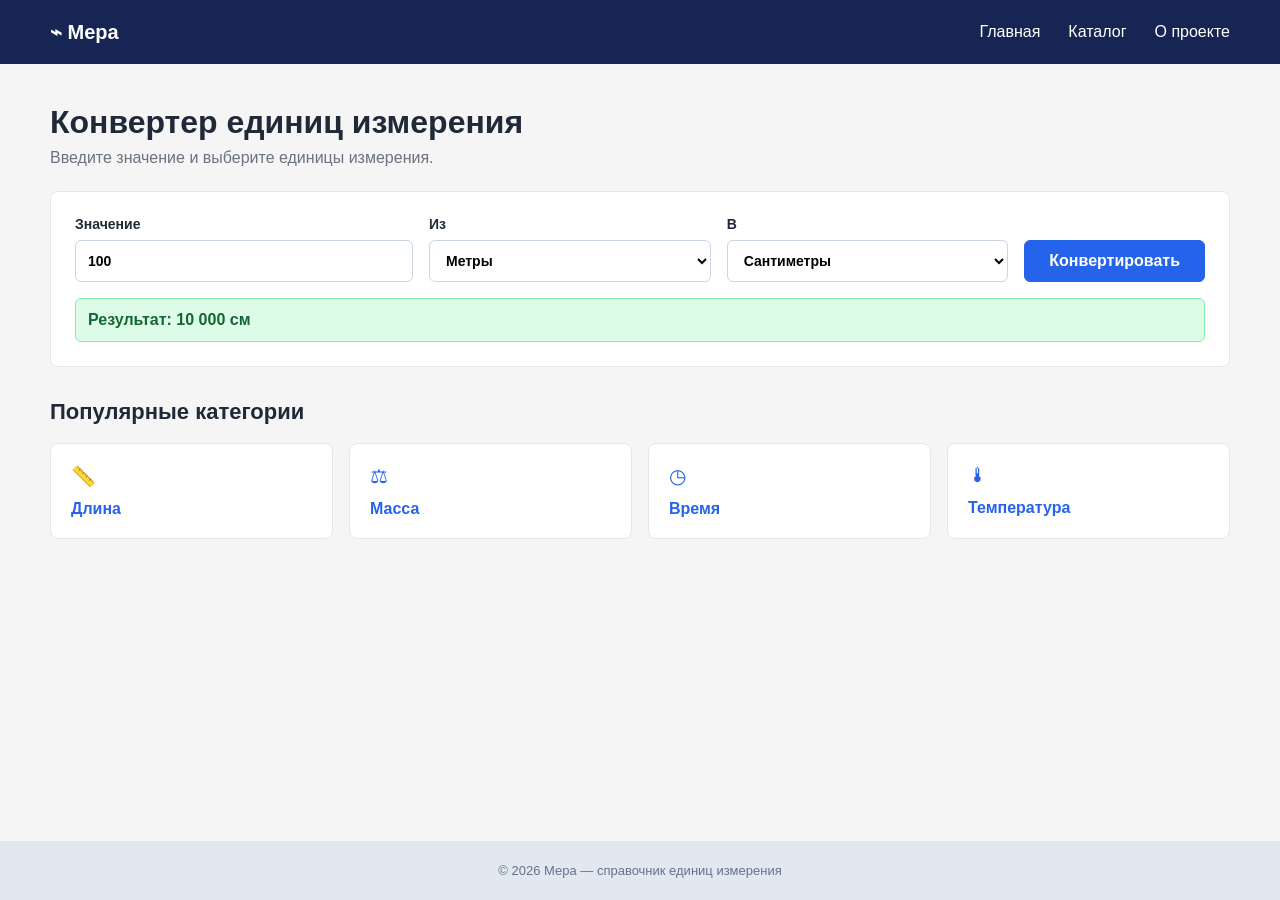
==== site/index.html @ fa5b54b5 "Add adaptive layout for lab three" ====
<!DOCTYPE html>
<html lang="ru">
<head>
  <meta charset="UTF-8">
  <meta name="viewport" content="width=device-width, initial-scale=1.0">
  <title>Мера — конвертер единиц</title>
  <link rel="stylesheet" href="css/style.css">
</head>
<body>
  <header class="header">
    <div class="container header__content">
      <a class="logo" href="index.html">⌁ Мера</a>
      <nav class="navigation" aria-label="Основная навигация">
        <a href="index.html">Главная</a>
        <a href="catalog.html">Каталог</a>
        <a href="#about">О проекте</a>
      </nav>
      <a class="menu-button" href="catalog.html" aria-label="Открыть каталог">☰</a>
    </div>
  </header>
  <main class="container main">
    <section class="intro">
      <h1>Конвертер единиц измерения</h1>
      <p>Введите значение и выберите единицы измерения.</p>
    </section>
    <section class="panel" aria-labelledby="converter-title">
      <h2 id="converter-title" class="visually-hidden">Конвертер</h2>
      <form class="converter">
        <label>Значение<input type="number" value="100"></label>
        <label>Из<select><option>Метры</option><option>Сантиметры</option><option>Километры</option></select></label>
        <label>В<select><option>Сантиметры</option><option>Метры</option><option>Миллиметры</option></select></label>
        <button type="button">Конвертировать</button>
      </form>
      <p class="result">Результат: 10 000 см</p>
    </section>
    <section class="categories">
      <h2>Популярные категории</h2>
      <div class="category-grid">
        <a class="category-card" href="catalog.html">📏 <span>Длина</span></a>
        <a class="category-card" href="catalog.html">⚖ <span>Масса</span></a>
        <a class="category-card" href="catalog.html">◷ <span>Время</span></a>
        <a class="category-card" href="catalog.html">🌡 <span>Температура</span></a>
      </div>
    </section>
  </main>
  <footer id="about" class="footer"><div class="container">© 2026 Мера — справочник единиц измерения</div></footer>
</body>
</html>
---- site/css/style.css ----
* { box-sizing: border-box; }

html {
  font-family: Arial, sans-serif;
  color: #1f2937;
  background: #f5f5f5;
}

body {
  min-width: 320px;
  min-height: 100vh;
  margin: 0;
  display: flex;
  flex-direction: column;
}

a { color: #2563eb; text-decoration: none; }
.container { width: min(1180px, calc(100% - 32px)); margin: 0 auto; }
.header { color: white; background: #172554; }

.header__content {
  min-height: 64px;
  display: flex;
  align-items: center;
  justify-content: space-between;
  gap: 32px;
}

.logo { color: white; font-size: 20px; font-weight: bold; }
.navigation { display: flex; gap: 28px; }
.navigation a { color: white; }
.menu-button { display: none; color: white; font-size: 24px; }
.main { flex: 1; padding-top: 40px; padding-bottom: 56px; }
.intro { margin-bottom: 24px; }
h1, h2, p { margin-top: 0; }
h1 { margin-bottom: 8px; font-size: 32px; }
h2 { font-size: 22px; }
.intro p, .unit-card p, .detail-card p, .breadcrumbs { color: #6b7280; }

.panel, .detail-card, .filters, .unit-card, .category-card {
  border: 1px solid #e5e7eb;
  border-radius: 8px;
  background: white;
}

.panel { padding: 24px; }

.converter {
  display: grid;
  grid-template-columns: 1.2fr 1fr 1fr auto;
  align-items: end;
  gap: 16px;
}

label { display: grid; gap: 8px; font-size: 14px; font-weight: bold; }

input, select, button {
  width: 100%;
  min-height: 42px;
  padding: 0 12px;
  border: 1px solid #cbd5e1;
  border-radius: 6px;
  font: inherit;
  background: white;
}

button {
  padding: 0 24px;
  border-color: #2563eb;
  color: white;
  font-weight: bold;
  background: #2563eb;
  cursor: pointer;
}

.result {
  margin: 16px 0 0;
  padding: 12px;
  border: 1px solid #86efac;
  border-radius: 6px;
  color: #166534;
  font-weight: bold;
  background: #dcfce7;
}

.categories { margin-top: 32px; }
.category-grid { display: grid; grid-template-columns: repeat(4, 1fr); gap: 16px; }

.category-card {
  min-height: 96px;
  padding: 20px;
  display: flex;
  flex-direction: column;
  gap: 12px;
  font-size: 20px;
}

.category-card span { font-size: 16px; font-weight: bold; }

.filters {
  margin-bottom: 24px;
  padding: 20px;
  display: grid;
  grid-template-columns: 2fr 1fr;
  gap: 16px;
}

.unit-list { display: grid; gap: 12px; }
.unit-card { padding: 18px; }
.unit-card div, .detail-card__title { display: flex; justify-content: space-between; align-items: flex-start; gap: 16px; }
.unit-card a { font-size: 17px; font-weight: bold; }

.unit-card p {
  margin: 12px 0 0;
  padding-top: 12px;
  border-top: 1px solid #e5e7eb;
  font-size: 14px;
}

.unit-card p + p { margin-top: 8px; }

.symbol, .badge {
  padding: 5px 8px;
  border-radius: 5px;
  font-size: 13px;
  font-weight: bold;
  background: #f3f4f6;
}

.breadcrumbs { margin-bottom: 16px; }
.detail-card { padding: 28px; }
.detail-card section { margin-top: 28px; }
.detail-card h1 { margin-bottom: 6px; }
.detail-card h2 { margin-bottom: 12px; font-size: 18px; }
.relations { padding: 16px; border-radius: 6px; background: #f8fafc; }
.relations p { margin: 8px 0; color: #374151; }

.footer {
  padding: 22px 0;
  color: #64748b;
  text-align: center;
  font-size: 13px;
  background: #e2e8f0;
}

.visually-hidden {
  position: absolute;
  width: 1px;
  height: 1px;
  padding: 0;
  margin: -1px;
  overflow: hidden;
  clip: rect(0, 0, 0, 0);
  white-space: nowrap;
  border: 0;
}

@media (max-width: 900px) {
  .container { width: min(704px, calc(100% - 48px)); }
  .converter { grid-template-columns: repeat(2, 1fr); }
  .converter button { grid-column: span 2; }
  .category-grid { grid-template-columns: repeat(2, 1fr); }
}

@media (max-width: 600px) {
  .container { width: calc(100% - 32px); }
  .header__content { min-height: 60px; }
  .navigation { display: none; }
  .menu-button { display: block; }
  .main { padding-top: 24px; padding-bottom: 40px; }
  h1 { font-size: 26px; }
  .panel, .detail-card { padding: 16px; }
  .converter, .filters { grid-template-columns: 1fr; }
  .converter button { grid-column: auto; }
  .category-grid { grid-template-columns: repeat(2, 1fr); gap: 10px; }
  .category-card { min-height: 86px; padding: 14px; }
  .filters { padding: 14px; }
  .detail-card__title { align-items: center; }
}
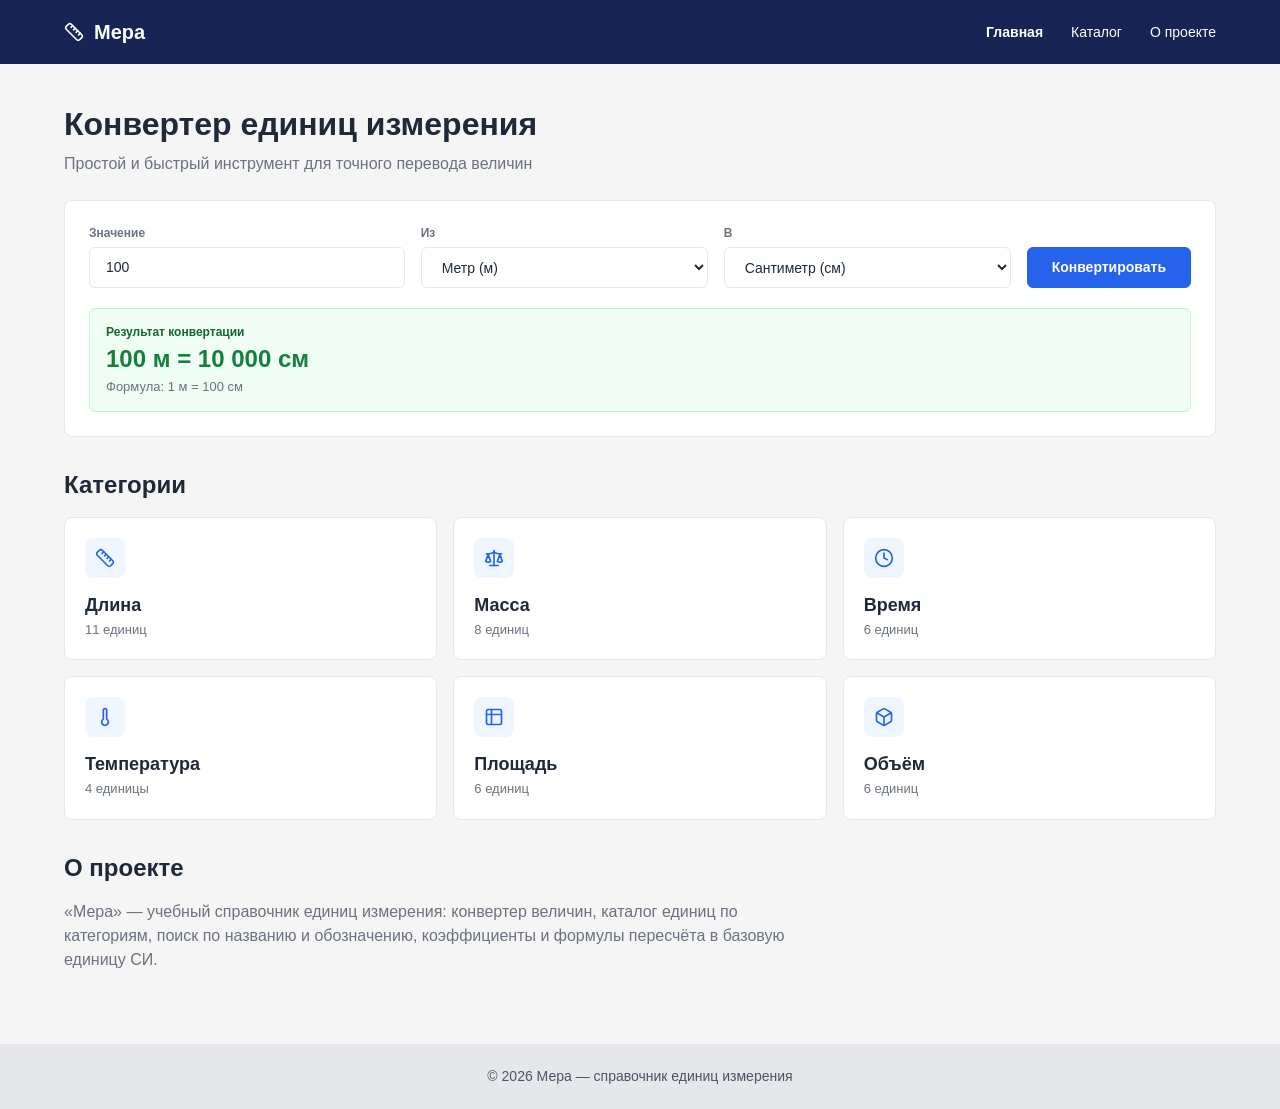
==== commit ab2a4c6f: "Complete Mera lab works 1-5 with site, database and reports" ====
--- a/site/index.html
+++ b/site/index.html
@@ -6,43 +6,65 @@
   <title>Мера — конвертер единиц</title>
   <link rel="stylesheet" href="css/style.css">
 </head>
-<body>
+<body data-page="home">
   <header class="header">
     <div class="container header__content">
-      <a class="logo" href="index.html">⌁ Мера</a>
-      <nav class="navigation" aria-label="Основная навигация">
-        <a href="index.html">Главная</a>
+      <a class="logo" href="index.html"><svg class="icon" aria-hidden="true"><use href="img/icons.svg#ruler"></use></svg>Мера</a>
+      <button class="menu-button" type="button" aria-expanded="false" aria-controls="main-nav" aria-label="Открыть меню">
+        <span></span><span></span><span></span>
+      </button>
+      <nav class="navigation" id="main-nav" aria-label="Основная навигация">
+        <a href="index.html" aria-current="page">Главная</a>
         <a href="catalog.html">Каталог</a>
         <a href="#about">О проекте</a>
       </nav>
-      <a class="menu-button" href="catalog.html" aria-label="Открыть каталог">☰</a>
     </div>
   </header>
+
   <main class="container main">
     <section class="intro">
       <h1>Конвертер единиц измерения</h1>
-      <p>Введите значение и выберите единицы измерения.</p>
+      <p>Простой и быстрый инструмент для точного перевода величин</p>
     </section>
+
     <section class="panel" aria-labelledby="converter-title">
       <h2 id="converter-title" class="visually-hidden">Конвертер</h2>
-      <form class="converter">
-        <label>Значение<input type="number" value="100"></label>
-        <label>Из<select><option>Метры</option><option>Сантиметры</option><option>Километры</option></select></label>
-        <label>В<select><option>Сантиметры</option><option>Метры</option><option>Миллиметры</option></select></label>
-        <button type="button">Конвертировать</button>
+      <form class="converter" data-converter novalidate>
+        <label class="field">
+          <span class="field__label">Значение</span>
+          <input class="field__control" type="text" name="value" inputmode="decimal" value="100" autocomplete="off" aria-describedby="converter-error">
+        </label>
+        <label class="field">
+          <span class="field__label">Из</span>
+          <select class="field__control" name="from" data-unit-select></select>
+        </label>
+        <label class="field">
+          <span class="field__label">В</span>
+          <select class="field__control" name="to" data-unit-select></select>
+        </label>
+        <button class="button" type="submit">Конвертировать</button>
       </form>
-      <p class="result">Результат: 10 000 см</p>
+      <div class="result" data-result role="status" aria-live="polite" hidden>
+        <span class="result__label">Результат конвертации</span>
+        <strong class="result__value" data-result-value></strong>
+        <span class="result__formula" data-result-formula></span>
+      </div>
+      <p class="message message--error" id="converter-error" data-error role="alert" hidden></p>
     </section>
-    <section class="categories">
-      <h2>Популярные категории</h2>
-      <div class="category-grid">
-        <a class="category-card" href="catalog.html">📏 <span>Длина</span></a>
-        <a class="category-card" href="catalog.html">⚖ <span>Масса</span></a>
-        <a class="category-card" href="catalog.html">◷ <span>Время</span></a>
-        <a class="category-card" href="catalog.html">🌡 <span>Температура</span></a>
-      </div>
+
+    <section class="categories" aria-labelledby="categories-title">
+      <h2 id="categories-title">Категории</h2>
+      <div class="category-grid" data-category-grid></div>
+    </section>
+
+    <section class="about" id="about" aria-labelledby="about-title">
+      <h2 id="about-title">О проекте</h2>
+      <p>«Мера» — учебный справочник единиц измерения: конвертер величин, каталог единиц по категориям, поиск по названию и обозначению, коэффициенты и формулы пересчёта в базовую единицу СИ.</p>
     </section>
   </main>
-  <footer id="about" class="footer"><div class="container">© 2026 Мера — справочник единиц измерения</div></footer>
+
+  <footer class="footer"><div class="container">© 2026 Мера — справочник единиц измерения</div></footer>
+  <script src="js/units-data.js"></script>
+  <script src="js/app.js"></script>
 </body>
 </html>
--- a/site/css/style.css
+++ b/site/css/style.css
@@ -1,179 +1,433 @@
-* { box-sizing: border-box; }
-
-html {
-  font-family: Arial, sans-serif;
-  color: #1f2937;
-  background: #f5f5f5;
-}
-
-body {
-  min-width: 320px;
-  min-height: 100vh;
-  margin: 0;
-  display: flex;
-  flex-direction: column;
-}
-
-a { color: #2563eb; text-decoration: none; }
-.container { width: min(1180px, calc(100% - 32px)); margin: 0 auto; }
-.header { color: white; background: #172554; }
-
-.header__content {
-  min-height: 64px;
-  display: flex;
-  align-items: center;
-  justify-content: space-between;
-  gap: 32px;
-}
-
-.logo { color: white; font-size: 20px; font-weight: bold; }
-.navigation { display: flex; gap: 28px; }
-.navigation a { color: white; }
-.menu-button { display: none; color: white; font-size: 24px; }
-.main { flex: 1; padding-top: 40px; padding-bottom: 56px; }
-.intro { margin-bottom: 24px; }
-h1, h2, p { margin-top: 0; }
-h1 { margin-bottom: 8px; font-size: 32px; }
-h2 { font-size: 22px; }
-.intro p, .unit-card p, .detail-card p, .breadcrumbs { color: #6b7280; }
-
-.panel, .detail-card, .filters, .unit-card, .category-card {
-  border: 1px solid #e5e7eb;
-  border-radius: 8px;
-  background: white;
-}
-
-.panel { padding: 24px; }
-
-.converter {
-  display: grid;
-  grid-template-columns: 1.2fr 1fr 1fr auto;
-  align-items: end;
-  gap: 16px;
-}
-
-label { display: grid; gap: 8px; font-size: 14px; font-weight: bold; }
-
-input, select, button {
-  width: 100%;
-  min-height: 42px;
-  padding: 0 12px;
-  border: 1px solid #cbd5e1;
-  border-radius: 6px;
-  font: inherit;
-  background: white;
-}
-
-button {
-  padding: 0 24px;
-  border-color: #2563eb;
-  color: white;
-  font-weight: bold;
-  background: #2563eb;
-  cursor: pointer;
-}
-
-.result {
-  margin: 16px 0 0;
-  padding: 12px;
-  border: 1px solid #86efac;
-  border-radius: 6px;
-  color: #166534;
-  font-weight: bold;
-  background: #dcfce7;
-}
-
-.categories { margin-top: 32px; }
-.category-grid { display: grid; grid-template-columns: repeat(4, 1fr); gap: 16px; }
-
-.category-card {
-  min-height: 96px;
-  padding: 20px;
-  display: flex;
-  flex-direction: column;
-  gap: 12px;
-  font-size: 20px;
-}
-
-.category-card span { font-size: 16px; font-weight: bold; }
-
-.filters {
-  margin-bottom: 24px;
-  padding: 20px;
-  display: grid;
-  grid-template-columns: 2fr 1fr;
-  gap: 16px;
-}
-
-.unit-list { display: grid; gap: 12px; }
-.unit-card { padding: 18px; }
-.unit-card div, .detail-card__title { display: flex; justify-content: space-between; align-items: flex-start; gap: 16px; }
-.unit-card a { font-size: 17px; font-weight: bold; }
-
-.unit-card p {
-  margin: 12px 0 0;
-  padding-top: 12px;
-  border-top: 1px solid #e5e7eb;
-  font-size: 14px;
-}
-
-.unit-card p + p { margin-top: 8px; }
-
-.symbol, .badge {
-  padding: 5px 8px;
-  border-radius: 5px;
-  font-size: 13px;
-  font-weight: bold;
-  background: #f3f4f6;
-}
-
-.breadcrumbs { margin-bottom: 16px; }
-.detail-card { padding: 28px; }
-.detail-card section { margin-top: 28px; }
-.detail-card h1 { margin-bottom: 6px; }
-.detail-card h2 { margin-bottom: 12px; font-size: 18px; }
-.relations { padding: 16px; border-radius: 6px; background: #f8fafc; }
-.relations p { margin: 8px 0; color: #374151; }
-
-.footer {
-  padding: 22px 0;
-  color: #64748b;
-  text-align: center;
-  font-size: 13px;
-  background: #e2e8f0;
-}
-
-.visually-hidden {
-  position: absolute;
-  width: 1px;
-  height: 1px;
-  padding: 0;
-  margin: -1px;
-  overflow: hidden;
-  clip: rect(0, 0, 0, 0);
-  white-space: nowrap;
-  border: 0;
-}
-
-@media (max-width: 900px) {
-  .container { width: min(704px, calc(100% - 48px)); }
-  .converter { grid-template-columns: repeat(2, 1fr); }
-  .converter button { grid-column: span 2; }
-  .category-grid { grid-template-columns: repeat(2, 1fr); }
-}
-
-@media (max-width: 600px) {
-  .container { width: calc(100% - 32px); }
-  .header__content { min-height: 60px; }
-  .navigation { display: none; }
-  .menu-button { display: block; }
-  .main { padding-top: 24px; padding-bottom: 40px; }
-  h1 { font-size: 26px; }
-  .panel, .detail-card { padding: 16px; }
-  .converter, .filters { grid-template-columns: 1fr; }
-  .converter button { grid-column: auto; }
-  .category-grid { grid-template-columns: repeat(2, 1fr); gap: 10px; }
-  .category-card { min-height: 86px; padding: 14px; }
-  .filters { padding: 14px; }
-  .detail-card__title { align-items: center; }
-}
+/* Мера — общие стили всех страниц.
+   Цвета, размеры и отступы соответствуют стилям и компонентам проекта Figma
+   (см. docs/lab-02/ДИЗАЙН_СПЕЦИФИКАЦИЯ.md). */
+
+:root {
+  --color-dark: #172554;
+  --color-accent: #2563eb;
+  --color-accent-hover: #1d4ed8;
+  --color-accent-light: #eff6ff;
+  --color-text: #1f2937;
+  --color-text-muted: #6b7280;
+  --color-footer-text: #4b5563;
+  --color-bg: #f5f5f5;
+  --color-surface: #ffffff;
+  --color-border: #e5e7eb;
+  --color-table-head: #f9fafb;
+  --color-badge: #f3f4f6;
+  --color-error: #dc2626;
+  --color-error-bg: #fef2f2;
+  --color-error-text: #991b1b;
+  --color-success-bg: #f0fdf4;
+  --color-success-border: #bbf7d0;
+  --color-success-label: #166534;
+  --color-success-value: #15803d;
+  --radius: 8px;
+  --radius-small: 6px;
+  --font: Inter, "Segoe UI", Roboto, Arial, sans-serif;
+}
+
+* { box-sizing: border-box; }
+
+html {
+  font-family: var(--font);
+  font-size: 16px;
+  line-height: 1.5;
+  color: var(--color-text);
+  background: var(--color-bg);
+}
+
+body {
+  min-width: 320px;
+  min-height: 100vh;
+  margin: 0;
+  display: flex;
+  flex-direction: column;
+}
+
+a { color: var(--color-accent); text-decoration: none; }
+a:hover { text-decoration: underline; }
+h1, h2, p { margin-top: 0; }
+h1 { margin-bottom: 8px; font-size: 32px; line-height: 40px; font-weight: 600; }
+h2 { margin-bottom: 16px; font-size: 24px; line-height: 32px; font-weight: 600; }
+
+.container { width: min(1312px, calc(100% - 128px)); margin: 0 auto; }
+
+.icon {
+  width: 20px;
+  height: 20px;
+  flex: none;
+}
+
+/* Шапка и навигация */
+
+.header { color: #fff; background: var(--color-dark); }
+
+.header__content {
+  position: relative;
+  min-height: 64px;
+  display: flex;
+  align-items: center;
+  justify-content: space-between;
+  gap: 32px;
+}
+
+.logo {
+  display: inline-flex;
+  align-items: center;
+  gap: 10px;
+  color: #fff;
+  font-size: 20px;
+  font-weight: 700;
+}
+
+.logo:hover { text-decoration: none; }
+.navigation { display: flex; gap: 28px; }
+.navigation a { color: #fff; font-size: 14px; }
+.navigation a:hover, .navigation a[aria-current="page"] { color: #fff; text-decoration: none; }
+.navigation a[aria-current="page"] { font-weight: 700; }
+
+.menu-button {
+  display: none;
+  width: 40px;
+  height: 40px;
+  padding: 10px 8px;
+  border: 0;
+  border-radius: var(--radius-small);
+  background: transparent;
+  cursor: pointer;
+}
+
+.menu-button span {
+  display: block;
+  height: 2px;
+  margin: 4px 0;
+  border-radius: 1px;
+  background: #fff;
+  transition: transform 0.2s, opacity 0.2s;
+}
+
+.menu-button[aria-expanded="true"] span:nth-child(1) { transform: translateY(6px) rotate(45deg); }
+.menu-button[aria-expanded="true"] span:nth-child(2) { opacity: 0; }
+.menu-button[aria-expanded="true"] span:nth-child(3) { transform: translateY(-6px) rotate(-45deg); }
+
+/* Основная область */
+
+.main { flex: 1; padding-top: 40px; padding-bottom: 56px; }
+.intro { margin-bottom: 24px; }
+.intro p { margin-bottom: 0; color: var(--color-text-muted); }
+
+.panel, .detail-card, .filters, .category-card, .table-card {
+  border: 1px solid var(--color-border);
+  border-radius: var(--radius);
+  background: var(--color-surface);
+}
+
+.panel { padding: 24px; }
+
+/* Поля формы и кнопки */
+
+.field { display: grid; gap: 6px; }
+.field__label { color: var(--color-text-muted); font-size: 12px; line-height: 16px; font-weight: 600; }
+
+.field__control {
+  width: 100%;
+  min-height: 41px;
+  padding: 0 16px;
+  border: 1px solid var(--color-border);
+  border-radius: var(--radius-small);
+  color: var(--color-text);
+  font: inherit;
+  font-size: 14px;
+  background: var(--color-surface);
+}
+
+.field__control:focus { outline: 1px solid var(--color-accent); border-color: var(--color-accent); }
+.field__control[aria-invalid="true"] { border-color: var(--color-error); background: var(--color-error-bg); }
+
+.button {
+  display: inline-flex;
+  align-items: center;
+  justify-content: center;
+  min-height: 41px;
+  padding: 0 24px;
+  border: 1px solid var(--color-accent);
+  border-radius: var(--radius-small);
+  color: #fff;
+  font: inherit;
+  font-size: 14px;
+  font-weight: 600;
+  background: var(--color-accent);
+  cursor: pointer;
+}
+
+.button:hover { border-color: var(--color-accent-hover); background: var(--color-accent-hover); text-decoration: none; }
+.button--secondary { color: var(--color-accent); background: var(--color-surface); }
+.button--secondary:hover { color: #fff; }
+
+/* Конвертер */
+
+.converter {
+  display: grid;
+  grid-template-columns: 1.1fr 1fr 1fr auto;
+  align-items: end;
+  gap: 16px;
+}
+
+.result {
+  margin-top: 20px;
+  padding: 14px 16px;
+  display: grid;
+  gap: 2px;
+  border: 1px solid var(--color-success-border);
+  border-radius: var(--radius-small);
+  background: var(--color-success-bg);
+}
+
+.result__label { color: var(--color-success-label); font-size: 12px; font-weight: 600; }
+.result__value { color: var(--color-success-value); font-size: 24px; line-height: 32px; font-weight: 700; overflow-wrap: anywhere; }
+.result__formula { color: var(--color-text-muted); font-size: 13px; }
+
+.message { margin: 16px 0 0; padding: 12px 16px; border-radius: var(--radius-small); font-size: 15px; }
+.message--error { border: 1px solid var(--color-error); color: var(--color-error-text); background: var(--color-error-bg); }
+
+/* Категории */
+
+.categories, .about { margin-top: 32px; }
+.category-grid { display: grid; grid-template-columns: repeat(3, 1fr); gap: 16px; }
+
+.category-card {
+  padding: 20px;
+  display: grid;
+  justify-items: start;
+  gap: 4px;
+  color: var(--color-text);
+  transition: border-color 0.15s, box-shadow 0.15s;
+}
+
+.category-card:hover { border-color: var(--color-accent); box-shadow: 0 4px 14px rgb(37 99 235 / 0.12); text-decoration: none; }
+
+.category-card__icon {
+  width: 40px;
+  height: 40px;
+  margin-bottom: 12px;
+  display: grid;
+  place-items: center;
+  border-radius: var(--radius);
+  color: var(--color-accent);
+  background: var(--color-accent-light);
+}
+
+.category-card__name { font-size: 18px; line-height: 22px; font-weight: 700; }
+.category-card__count { color: var(--color-text-muted); font-size: 13px; }
+.about p { max-width: 760px; color: var(--color-text-muted); }
+
+/* Каталог */
+
+.filters {
+  margin-bottom: 16px;
+  padding: 20px;
+  display: grid;
+  grid-template-columns: 2fr 1fr;
+  gap: 16px;
+  align-items: end;
+}
+
+.filters--server { grid-template-columns: 2fr 1fr auto; }
+.search { position: relative; display: block; }
+.search__icon { position: absolute; top: 12px; left: 12px; color: var(--color-text-muted); }
+.search .field__control { padding-left: 42px; }
+.catalog-summary { margin-bottom: 12px; color: var(--color-text-muted); font-size: 13px; }
+.table-card { overflow: hidden; }
+.unit-table { width: 100%; border-collapse: collapse; }
+
+.unit-table th, .unit-table td {
+  padding: 16px 24px;
+  border-bottom: 1px solid var(--color-border);
+  font-size: 14px;
+  text-align: left;
+  vertical-align: top;
+}
+
+.unit-table th { color: var(--color-text-muted); font-size: 12px; font-weight: 500; background: var(--color-table-head); }
+.unit-table tbody tr:last-child td { border-bottom: 0; }
+.unit-table tbody tr:hover { background: var(--color-table-head); }
+.unit-table td a { font-weight: 600; }
+.unit-table__factor { font-variant-numeric: tabular-nums; color: var(--color-text-muted); }
+
+.symbol, .badge {
+  display: inline-block;
+  padding: 3px 8px;
+  border-radius: 5px;
+  font-size: 12px;
+  font-weight: 500;
+  background: var(--color-badge);
+}
+
+.badge--accent { color: var(--color-accent); background: var(--color-accent-light); }
+
+.empty-state {
+  padding: 40px 20px;
+  display: grid;
+  justify-items: center;
+  gap: 4px;
+  text-align: center;
+  color: var(--color-text-muted);
+}
+
+.empty-state[hidden] { display: none; }
+.empty-state__icon { width: 32px; height: 32px; margin-bottom: 8px; }
+.empty-state__title { margin-bottom: 0; color: var(--color-text); font-size: 18px; font-weight: 600; }
+.empty-state .button { margin-top: 12px; }
+
+.empty-state--page {
+  border: 1px solid var(--color-border);
+  border-radius: var(--radius);
+  background: var(--color-surface);
+}
+
+.empty-state--error { border-color: var(--color-error); background: var(--color-error-bg); }
+.empty-state--error .empty-state__title { color: var(--color-error-text); }
+
+/* Карточка единицы */
+
+.back-link { display: inline-block; margin-bottom: 16px; font-size: 14px; }
+.detail-card { padding: 32px; border-radius: 12px; }
+.detail-card[hidden] { display: none; }
+
+.detail-card__title {
+  display: flex;
+  flex-wrap: wrap;
+  justify-content: space-between;
+  align-items: center;
+  gap: 12px 16px;
+  margin-bottom: 8px;
+}
+
+.detail-card h1 { margin-bottom: 0; }
+.detail-card section { margin-top: 24px; }
+.detail-card h2 { margin-bottom: 8px; font-size: 16px; line-height: 20px; }
+.detail-card p { margin-bottom: 0; font-size: 15px; line-height: 1.6; }
+.badges { display: flex; flex-wrap: wrap; gap: 8px; }
+
+.facts { margin: 0; display: grid; grid-template-columns: repeat(3, 1fr); gap: 12px; }
+.facts div { padding: 12px 14px; border: 1px solid var(--color-border); border-radius: var(--radius-small); }
+.facts dt { color: var(--color-text-muted); font-size: 13px; }
+.facts dd { margin: 4px 0 0; font-weight: 600; overflow-wrap: anywhere; }
+
+.relations {
+  padding: 16px 20px;
+  border: 1px solid var(--color-border);
+  border-radius: var(--radius-small);
+  background: var(--color-bg);
+}
+
+.detail-card .relations__title { color: var(--color-text-muted); font-size: 12px; line-height: 16px; font-weight: 500; }
+.relations__list { margin: 0; padding: 0; display: grid; grid-template-columns: repeat(3, 1fr); gap: 6px 24px; list-style: none; }
+.relations__list li { font-size: 15px; font-weight: 600; font-variant-numeric: tabular-nums; overflow-wrap: anywhere; }
+.detail-card > .button { margin-top: 24px; }
+
+/* Страница состояния сервера (PHP-версия) */
+
+.facts--wide { grid-template-columns: repeat(2, 1fr); }
+.status-ok { color: var(--color-success-value); }
+
+.code {
+  margin: 0 0 16px;
+  padding: 14px 16px;
+  overflow-x: auto;
+  border: 1px solid var(--color-border);
+  border-radius: var(--radius-small);
+  font: 13px/1.5 Consolas, "Courier New", monospace;
+  background: var(--color-table-head);
+}
+
+.unit-table--plain { border: 1px solid var(--color-border); }
+
+/* Подвал */
+
+.footer {
+  padding: 22px 0;
+  color: var(--color-footer-text);
+  text-align: center;
+  font-size: 14px;
+  background: var(--color-border);
+}
+
+.visually-hidden {
+  position: absolute;
+  width: 1px;
+  height: 1px;
+  padding: 0;
+  margin: -1px;
+  overflow: hidden;
+  clip: rect(0, 0, 0, 0);
+  white-space: nowrap;
+  border: 0;
+}
+
+/* Планшет: 601–1024 px */
+
+@media (max-width: 1024px) {
+  .container { width: calc(100% - 48px); }
+  .converter { grid-template-columns: 1fr 1fr; }
+  .converter .field:first-child, .converter .button { grid-column: 1 / -1; }
+  .category-grid { grid-template-columns: repeat(2, 1fr); }
+  .facts { grid-template-columns: 1fr; }
+  .relations__list { grid-template-columns: repeat(2, 1fr); }
+  .unit-table th, .unit-table td { padding: 14px 16px; }
+  h1 { font-size: 28px; line-height: 34px; }
+}
+
+/* Телефон: до 600 px */
+
+@media (max-width: 600px) {
+  .container { width: calc(100% - 32px); }
+  .header__content { min-height: 56px; }
+  .menu-button { display: block; }
+
+  .navigation {
+    position: absolute;
+    top: 100%;
+    right: -16px;
+    left: -16px;
+    z-index: 10;
+    padding: 8px 16px 16px;
+    display: none;
+    flex-direction: column;
+    gap: 0;
+    background: var(--color-dark);
+    box-shadow: 0 8px 16px rgb(15 23 42 / 0.25);
+  }
+
+  .navigation.is-open { display: flex; }
+  .navigation a { padding: 12px 0; border-top: 1px solid rgb(255 255 255 / 0.12); font-size: 16px; }
+  .main { padding-top: 24px; padding-bottom: 40px; }
+  h1 { font-size: 24px; line-height: 30px; }
+  h2 { font-size: 20px; line-height: 28px; }
+  .panel, .detail-card { padding: 16px; }
+  .converter, .filters, .filters--server { grid-template-columns: 1fr; }
+  .category-grid { grid-template-columns: 1fr; gap: 8px; }
+  .category-card { padding: 16px; grid-template-columns: auto 1fr; align-items: center; column-gap: 12px; row-gap: 0; }
+  .category-card__icon { grid-row: span 2; margin-bottom: 0; }
+  .filters { padding: 16px; }
+  .result__value { font-size: 24px; line-height: 32px; }
+  .relations__list { grid-template-columns: 1fr; }
+  .detail-card > .button { width: 100%; }
+
+  /* Таблица каталога превращается в список карточек */
+  .facts--wide { grid-template-columns: 1fr; }
+  .unit-table:not(.unit-table--plain) thead { display: none; }
+  .unit-table:not(.unit-table--plain), .unit-table:not(.unit-table--plain) tbody, .unit-table:not(.unit-table--plain) tr, .unit-table:not(.unit-table--plain) td { display: block; }
+  .table-card { border: 0; background: transparent; }
+  .unit-table:not(.unit-table--plain) tbody { display: grid; gap: 12px; }
+  .unit-table:not(.unit-table--plain) tr { position: relative; padding: 16px; border: 1px solid var(--color-border); border-radius: var(--radius); background: var(--color-surface); }
+  .unit-table:not(.unit-table--plain) td { padding: 0; border: 0; }
+  .unit-table:not(.unit-table--plain) td:first-child { padding-right: 90px; font-size: 16px; }
+  .unit-table:not(.unit-table--plain) td:nth-child(2) { position: absolute; top: 14px; right: 16px; }
+  .unit-table:not(.unit-table--plain) td:nth-child(3) { margin-top: 8px; font-size: 12px; }
+  .unit-table:not(.unit-table--plain) td:nth-child(3)::before { content: "Категория: "; color: var(--color-text-muted); }
+  .unit-table:not(.unit-table--plain) td:nth-child(4) { margin-top: 10px; padding-top: 10px; border-top: 1px solid var(--color-border); color: var(--color-text-muted); font-size: 13px; }
+  .unit-table:not(.unit-table--plain) td:nth-child(4)::before { content: "Коэффициент к СИ: "; }
+  .table-card .empty-state { border: 1px solid var(--color-border); border-radius: var(--radius); background: var(--color-surface); }
+}
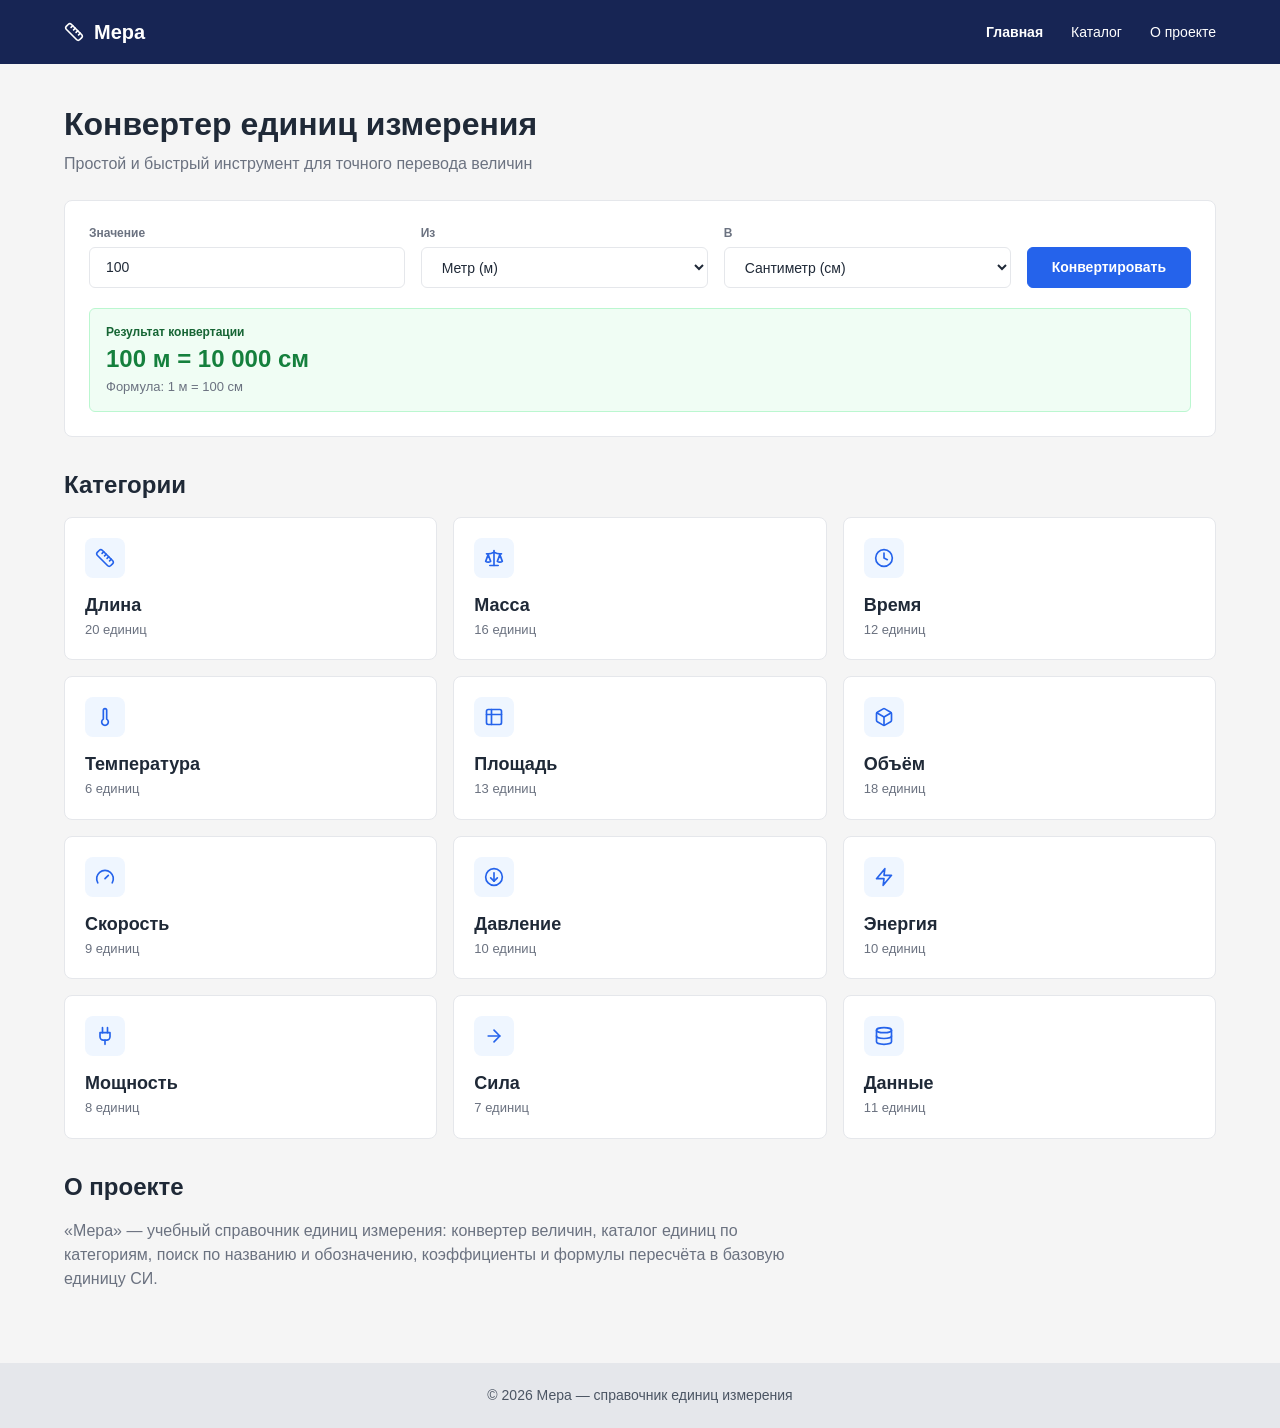
==== commit 6c96371f: "Add mobile unit picker with search and category groups" ====
--- a/site/index.html
+++ b/site/index.html
@@ -2,7 +2,7 @@
 <html lang="ru">
 <head>
   <meta charset="UTF-8">
-  <meta name="viewport" content="width=device-width, initial-scale=1.0">
+  <meta name="viewport" content="width=device-width, initial-scale=1.0, viewport-fit=cover">
   <title>Мера — конвертер единиц</title>
   <link rel="stylesheet" href="css/style.css">
 </head>
--- a/site/css/style.css
+++ b/site/css/style.css
@@ -53,6 +53,11 @@
 
 .container { width: min(1312px, calc(100% - 128px)); margin: 0 auto; }
 
+/* viewport-fit=cover: в альбомной ориентации iPhone содержимое не заходит под вырез. */
+@supports (padding: env(safe-area-inset-left)) {
+  .container { padding-right: env(safe-area-inset-right); padding-left: env(safe-area-inset-left); }
+}
+
 .icon {
   width: 20px;
   height: 20px;
@@ -187,6 +192,173 @@
 .result__label { color: var(--color-success-label); font-size: 12px; font-weight: 600; }
 .result__value { color: var(--color-success-value); font-size: 24px; line-height: 32px; font-weight: 700; overflow-wrap: anywhere; }
 .result__formula { color: var(--color-text-muted); font-size: 13px; }
+
+/* Выбор единицы на телефоне: поле-кнопка и нижняя панель (создаются в app.js) */
+
+.unit-trigger {
+  min-height: 48px;
+  padding: 0 12px 0 16px;
+  display: flex;
+  align-items: center;
+  gap: 8px;
+  text-align: left;
+  cursor: pointer;
+  -webkit-tap-highlight-color: transparent;
+}
+
+.unit-trigger:focus { outline: 0; }
+.unit-trigger:focus-visible { outline: 2px solid var(--color-accent); outline-offset: 1px; border-color: var(--color-accent); }
+.unit-trigger:active { background: var(--color-table-head); }
+.unit-trigger__name { flex: 1; min-width: 0; overflow: hidden; font-size: 15px; text-overflow: ellipsis; white-space: nowrap; }
+.unit-trigger__symbol { flex: none; max-width: 40%; overflow: hidden; text-overflow: ellipsis; white-space: nowrap; }
+.unit-trigger__chevron { color: var(--color-text-muted); transition: transform 0.2s; }
+.unit-trigger[aria-expanded="true"] .unit-trigger__chevron { transform: rotate(180deg); }
+
+.is-sheet-open body { position: fixed; right: 0; left: 0; overflow: hidden; }
+
+.unit-sheet {
+  position: fixed;
+  inset: 0 0 auto;
+  width: 100%;
+  max-width: none;
+  height: 100%;
+  max-height: none;
+  margin: 0;
+  padding: 0;
+  overflow: hidden;
+  border: 0;
+  color: var(--color-text);
+  background: transparent;
+}
+
+.unit-sheet::backdrop { background: transparent; }
+
+.unit-sheet__backdrop {
+  position: absolute;
+  inset: 0;
+  background: rgb(15 23 42 / 0.45);
+  opacity: 0;
+  transition: opacity 0.2s ease;
+}
+
+.unit-sheet__panel {
+  position: absolute;
+  right: 0;
+  bottom: 0;
+  left: 0;
+  width: 100%;
+  max-width: 560px;
+  height: min(85%, 720px);
+  margin: 0 auto;
+  display: flex;
+  flex-direction: column;
+  border-radius: 16px 16px 0 0;
+  background: var(--color-surface);
+  box-shadow: 0 -8px 32px rgb(15 23 42 / 0.18);
+  transform: translateY(100%);
+  transition: transform 0.22s cubic-bezier(0.2, 0.8, 0.2, 1);
+}
+
+.unit-sheet.is-open .unit-sheet__backdrop { opacity: 1; }
+.unit-sheet.is-open .unit-sheet__panel { transform: none; }
+.unit-sheet--compact .unit-sheet__panel { height: calc(100% - 8px); }
+
+.unit-sheet__header {
+  padding: 12px 8px 8px 16px;
+  display: flex;
+  align-items: center;
+  justify-content: space-between;
+  gap: 12px;
+}
+
+.unit-sheet__title { margin: 0; font-size: 18px; line-height: 24px; }
+
+.unit-sheet__close {
+  width: 44px;
+  height: 44px;
+  flex: none;
+  display: grid;
+  place-items: center;
+  border: 0;
+  border-radius: 50%;
+  color: var(--color-text);
+  background: transparent;
+  cursor: pointer;
+}
+
+.unit-sheet__close .icon { width: 22px; height: 22px; }
+.unit-sheet__close:hover, .unit-sheet__close:active { background: var(--color-badge); }
+
+.unit-sheet__search { margin: 0 16px 8px; }
+.unit-sheet__search .search__icon { top: 14px; }
+.unit-sheet__search .field__control { min-height: 48px; font-size: 16px; }
+.unit-sheet__search .field__control::-webkit-search-cancel-button { cursor: pointer; }
+
+.unit-sheet__list {
+  flex: 1;
+  min-height: 0;
+  padding-bottom: calc(12px + env(safe-area-inset-bottom, 0px));
+  overflow-y: auto;
+  overscroll-behavior: contain;
+  border-top: 1px solid var(--color-border);
+  -webkit-overflow-scrolling: touch;
+}
+
+.unit-sheet__group-title {
+  position: sticky;
+  top: 0;
+  z-index: 1;
+  margin: 0;
+  padding: 12px 16px 6px;
+  color: var(--color-text-muted);
+  font-size: 12px;
+  line-height: 16px;
+  font-weight: 600;
+  letter-spacing: 0.04em;
+  text-transform: uppercase;
+  background: var(--color-surface);
+}
+
+.unit-sheet__options { margin: 0; padding: 0 8px; list-style: none; }
+.unit-sheet__options:first-child { padding-top: 8px; }
+
+.unit-sheet__option {
+  width: 100%;
+  min-height: 52px;
+  padding: 8px 8px 8px 12px;
+  display: flex;
+  align-items: center;
+  gap: 12px;
+  border: 0;
+  border-radius: var(--radius);
+  color: var(--color-text);
+  font: inherit;
+  font-size: 15px;
+  text-align: left;
+  background: transparent;
+  cursor: pointer;
+  -webkit-tap-highlight-color: transparent;
+}
+
+.unit-sheet__option:hover, .unit-sheet__option:active { background: var(--color-table-head); }
+.unit-sheet__option[aria-current="true"] { background: var(--color-accent-light); }
+.unit-sheet__option[aria-current="true"] .unit-sheet__option-name { color: var(--color-accent-hover); font-weight: 600; }
+.unit-sheet__option[aria-current="true"] .symbol { background: var(--color-surface); }
+.unit-sheet__option-text { flex: 1; min-width: 0; display: grid; }
+.unit-sheet__option-name { overflow-wrap: anywhere; }
+.unit-sheet__option-meta { color: var(--color-text-muted); font-size: 12px; line-height: 16px; }
+.unit-sheet__option .symbol { flex: none; max-width: 40%; overflow-wrap: anywhere; }
+.unit-sheet__check { color: var(--color-accent); visibility: hidden; }
+.unit-sheet__option[aria-current="true"] .unit-sheet__check { visibility: visible; }
+
+.unit-sheet__close:focus, .unit-sheet__option:focus { outline: 0; }
+.unit-sheet__close:focus-visible, .unit-sheet__option:focus-visible { outline: 2px solid var(--color-accent); outline-offset: -2px; }
+.unit-sheet__empty { padding: 32px 20px; }
+.unit-sheet__empty-text { max-width: 320px; margin: 0; overflow-wrap: anywhere; }
+
+@media (prefers-reduced-motion: reduce) {
+  .unit-sheet__backdrop, .unit-sheet__panel, .unit-trigger__chevron { transition: none; }
+}
 
 .message { margin: 16px 0 0; padding: 12px 16px; border-radius: var(--radius-small); font-size: 15px; }
 .message--error { border: 1px solid var(--color-error); color: var(--color-error-text); background: var(--color-error-bg); }
